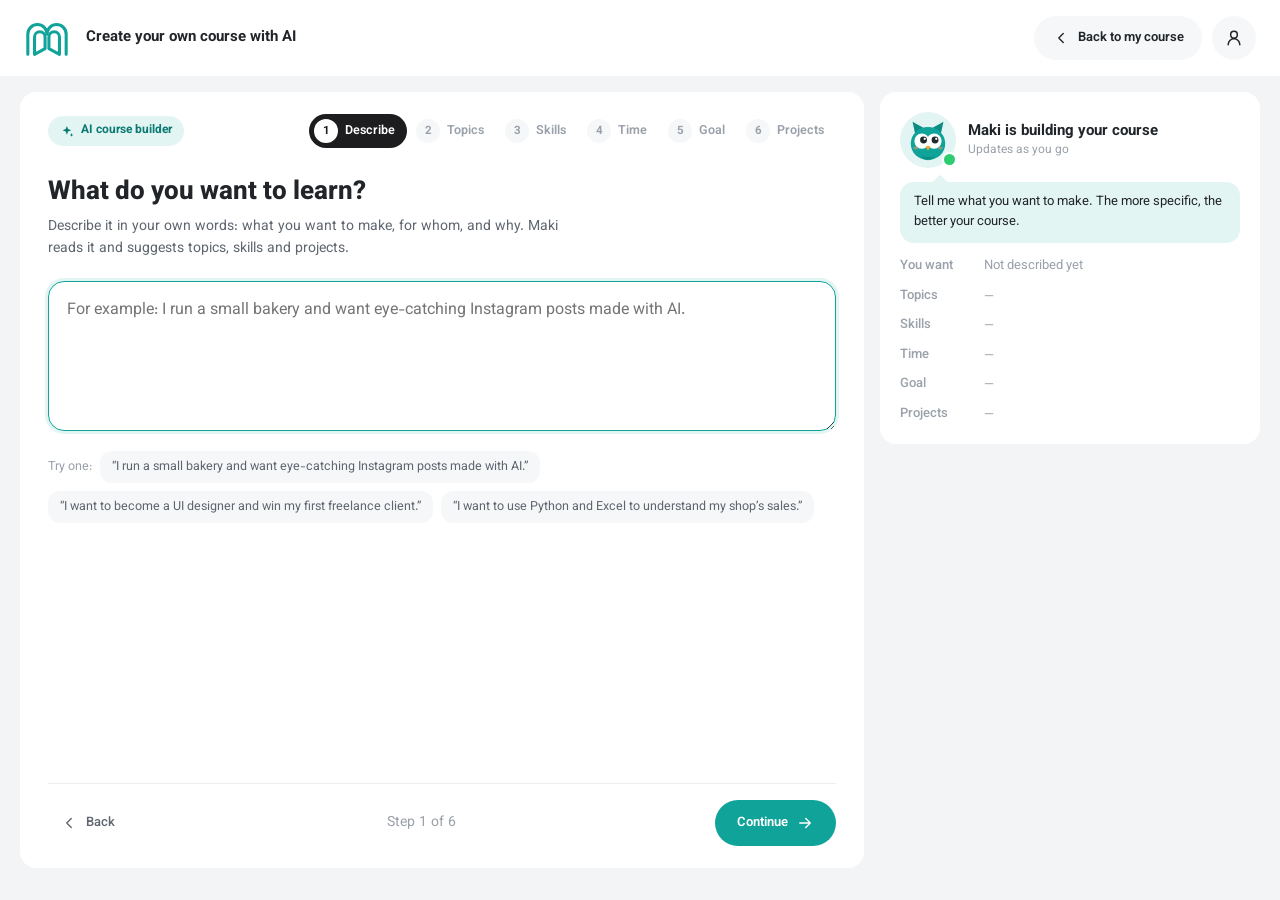
==== create.html @ 5e42b92d "Add exercise page and AI course builder Exercises now open on their own page with the course layout," ====
<!doctype html>
<html lang="en" dir="ltr">
<head>
  <meta charset="utf-8">
  <meta name="viewport" content="width=device-width, initial-scale=1, viewport-fit=cover">
  <title>Create a Course with AI – Maktabkhooneh</title>
  <link rel="preconnect" href="https://fonts.googleapis.com">
  <link rel="preconnect" href="https://fonts.gstatic.com" crossorigin>
  <link rel="stylesheet" href="https://fonts.googleapis.com/css2?family=Vazirmatn:wght@400;500;600;700;800&display=swap">
  <link rel="stylesheet" href="css/course.css">
  <link rel="stylesheet" href="css/create.css">
</head>
<body data-page="create">

  <header class="topbar">
    <div class="topbar__start">
      <a class="brand" href="index.html" aria-label="Maktabkhooneh home">
        <svg class="brand__logo" viewBox="0 0 48 40" aria-hidden="true">
          <path d="M4 37V16a10 10 0 0 1 20 0 10 10 0 0 1 20 0v21" />
          <path d="M11 37V19a5.5 5.5 0 0 1 11 0v12l-11 6" />
          <path d="M37 37V19a5.5 5.5 0 0 0-11 0v12l11 6" />
        </svg>
      </a>
      <h1 class="topbar__title">Create your own course with AI</h1>
    </div>
    <div class="topbar__end">
      <a class="pill pill--soft" href="index.html"><span data-icon="chevronLeft"></span><span class="hide-xs">Back to my course</span></a>
      <button class="icon-btn icon-btn--soft" type="button" aria-label="Account"><span data-icon="user"></span></button>
    </div>
  </header>

  <main class="builder">
    <section class="card wizard" aria-label="Course builder">
      <div class="wizard__top">
        <span class="r-eyebrow"><span data-icon="sparkles"></span>AI course builder</span>
        <ol class="stepper" id="stepper" aria-label="Steps"></ol>
      </div>
      <div class="wizard__body" id="wizBody" aria-live="polite"></div>
      <div class="wizard__foot" id="wizFoot">
        <button class="pill pill--ghost" id="backBtn" type="button"><span data-icon="chevronLeft"></span>Back</button>
        <span class="muted" id="stepCount">Step 1 of 6</span>
        <button class="pill pill--primary" id="nextBtn" type="button">Continue</button>
      </div>
    </section>

    <aside class="card plan" id="plan" aria-label="Your course so far"></aside>
  </main>

  <div class="toasts" id="toasts" aria-live="polite"></div>

  <script src="js/core.js"></script>
  <script src="js/create.js"></script>
</body>
</html>
---- css/course.css ----
/* Course player – Maktabkhooneh visual language (teal brand, soft grey canvas,
   white rounded cards, pill buttons), mirrored for English / LTR. */
:root {
  --bg: #f3f4f6;
  --surface: #ffffff;
  --surface-2: #f6f7f8;
  --line: #eceef1;
  --line-2: #e1e4e8;
  --ink: #212529;
  --ink-2: #5f6670;
  --ink-3: #9aa1aa;
  --brand: #10a39a;
  --brand-600: #0c8c84;
  --brand-ink: #0b7a73;
  --brand-soft: #e3f5f3;
  --row-active: #eef6f6;
  --solid: #1d1d1f;
  --flame: #ff7a1a;
  --flame-soft: #fff1e4;
  --gold: #f0a20f;
  --gold-soft: #fff6e0;
  --danger: #e5484d;
  --danger-soft: #fdeded;
  --radius: 16px;
  --radius-sm: 12px;
  --header-h: 76px;
  --font: "Vazirmatn", system-ui, -apple-system, "Segoe UI", Roboto, Arial, sans-serif;
}

*, *::before, *::after { box-sizing: border-box; }
html { -webkit-text-size-adjust: 100%; }
body {
  margin: 0;
  font-family: var(--font);
  font-size: 14px;
  line-height: 1.6;
  color: var(--ink);
  background: var(--bg);
}
button, input, textarea { font: inherit; color: inherit; }
button { cursor: pointer; background: none; border: 0; padding: 0; }
button:disabled { cursor: not-allowed; }
:focus-visible { outline: 2px solid var(--brand); outline-offset: 2px; }
[hidden] { display: none !important; }
h1, h2, h3, p { margin: 0; }
.muted { color: var(--ink-3); }
[data-icon] { display: inline-flex; }
.spacer { flex: 1; }

.ico { width: 20px; height: 20px; flex: none; display: block; }
.ico path, .ico circle { fill: none; stroke: currentColor; stroke-width: 1.8; stroke-linecap: round; stroke-linejoin: round; }
.ico--fill path { fill: currentColor; stroke: none; }

/* ---------- Header ---------- */
.topbar {
  position: sticky; top: 0; z-index: 30;
  height: var(--header-h);
  display: flex; align-items: center; justify-content: space-between; gap: 16px;
  padding: 0 max(24px, env(safe-area-inset-right)) 0 max(24px, env(safe-area-inset-left));
  background: var(--surface);
}
.topbar__start { display: flex; align-items: center; gap: 16px; min-width: 0; }
.brand { display: flex; }
.brand__logo { width: 46px; height: 40px; }
.brand__logo path, .poster-logo__mark path { fill: none; stroke: var(--brand); stroke-width: 3.2; stroke-linecap: round; stroke-linejoin: round; }
.topbar__title { font-size: 15px; font-weight: 700; white-space: nowrap; overflow: hidden; text-overflow: ellipsis; }
.topbar__end { display: flex; align-items: center; gap: 10px; flex: none; }

.pill {
  display: inline-flex; align-items: center; gap: 8px;
  height: 44px; padding: 0 18px; border-radius: 999px;
  font-size: 13px; font-weight: 600; white-space: nowrap;
  transition: background .15s, color .15s, border-color .15s;
}
.pill .ico { width: 18px; height: 18px; }
.pill--solid { background: var(--solid); color: #fff; }
.pill--solid:hover { background: #000; }
.pill--soft { background: var(--surface-2); }
.pill--soft:hover { background: var(--line); }
.pill--brand { background: var(--brand-soft); color: var(--brand-ink); height: 46px; padding: 0 22px; }
.pill--brand:hover { background: #d3efec; }
.pill--outline { background: var(--surface-2); height: 40px; padding: 0 16px; color: var(--ink-2); }
.pill--outline:hover { background: var(--line); }
.pill--outline[aria-pressed="true"] { background: var(--brand-soft); color: var(--brand-ink); }
.pill--ghost { height: 36px; padding: 0 12px; color: var(--ink-2); font-weight: 500; }
.pill--ghost:hover { background: var(--surface-2); color: var(--ink); }
.pill--primary { background: var(--brand); color: #fff; }
.pill--primary:hover { background: var(--brand-600); }
.pill--primary:disabled { background: var(--line-2); color: var(--ink-3); }

.icon-btn { width: 40px; height: 40px; border-radius: 50%; display: grid; place-items: center; color: var(--ink); }
.icon-btn:hover { background: var(--surface-2); }
.icon-btn--soft { width: 44px; height: 44px; background: var(--surface-2); }

.progress-ring { position: relative; width: 44px; height: 44px; display: grid; place-items: center; font-size: 11px; font-weight: 700; }
.progress-ring svg { position: absolute; inset: 0; transform: rotate(-90deg); }
.progress-ring circle { fill: none; stroke-width: 4; }
.progress-ring__track { stroke: var(--line); }
.progress-ring__value { stroke: url(#ringGrad); stroke-linecap: round; transition: stroke-dashoffset .6s ease; }

/* Streak badge */
.streak-wrap, .menu-wrap { position: relative; }
.streak-badge {
  display: inline-flex; align-items: center; gap: 6px;
  height: 44px; padding: 0 14px 0 10px; border-radius: 999px;
  background: var(--surface-2); color: var(--ink-2); font-weight: 700;
  transition: background .2s, color .2s;
}
.streak-badge:hover { background: var(--line); }
.streak-badge__flame { color: #f5b48a; display: flex; }
.streak-badge__flame .ico { width: 22px; height: 22px; }
.streak-badge__count { font-size: 16px; color: var(--ink); }
.streak-badge__label { font-size: 12px; font-weight: 500; }
.streak-badge.is-lit { background: var(--flame-soft); color: #b8530a; }
.streak-badge.is-lit .streak-badge__flame { color: var(--flame); }
.streak-badge.is-pop { animation: pop .6s ease; }
@keyframes pop { 0%{transform:scale(1)} 40%{transform:scale(1.14)} 100%{transform:scale(1)} }

.popover {
  position: absolute; top: calc(100% + 10px); right: 0; z-index: 40;
  background: var(--surface); border-radius: var(--radius);
  box-shadow: 0 12px 40px rgba(17, 24, 39, .14), 0 0 0 1px var(--line);
}
.menu { min-width: 250px; padding: 8px; display: grid; }
.menu button, .menu a { display: flex; align-items: center; gap: 10px; padding: 10px 12px; border-radius: 10px; text-align: left; font-weight: 500; }
.menu button:hover, .menu a:hover { background: var(--surface-2); }
.menu a { color: inherit; text-decoration: none; }
.menu .ico { width: 18px; height: 18px; color: var(--ink-2); }

.streak-pop { width: 340px; padding: 20px; }
.sp-head { display: flex; align-items: center; gap: 12px; }
.sp-flame { width: 48px; height: 48px; border-radius: 14px; background: var(--flame-soft); color: var(--flame); display: grid; place-items: center; }
.sp-flame .ico { width: 28px; height: 28px; }
.sp-head strong { display: block; font-size: 18px; line-height: 1.3; }
.sp-week { display: grid; grid-template-columns: repeat(7, 1fr); gap: 6px; margin: 18px 0 16px; text-align: center; }
.sp-day { display: grid; gap: 4px; justify-items: center; font-size: 11px; color: var(--ink-3); }
.sp-dot { width: 34px; height: 34px; border-radius: 50%; display: grid; place-items: center; background: var(--surface-2); color: var(--ink-3); }
.sp-dot .ico { width: 18px; height: 18px; }
.sp-day.is-done .sp-dot { background: var(--flame); color: #fff; }
.sp-day.is-today .sp-dot { box-shadow: 0 0 0 2px var(--surface), 0 0 0 4px var(--flame); }
.sp-day.is-today { color: var(--ink); font-weight: 700; }
.sp-goal { background: var(--surface-2); border-radius: var(--radius-sm); padding: 14px; display: grid; gap: 10px; }
.sp-goal__title { font-weight: 700; font-size: 13px; }
.sp-task { display: grid; grid-template-columns: 22px 1fr auto; gap: 8px; align-items: center; font-size: 13px; }
.sp-task .tick { width: 22px; height: 22px; border-radius: 50%; border: 2px solid var(--line-2); display: grid; place-items: center; color: #fff; }
.sp-task.is-done .tick { background: var(--brand); border-color: var(--brand); }
.sp-task .tick .ico { width: 14px; height: 14px; }
.sp-or { font-size: 11px; color: var(--ink-3); text-transform: uppercase; letter-spacing: .08em; padding-left: 30px; }
.sp-foot { margin-top: 12px; font-size: 12px; color: var(--ink-2); }

/* ---------- Layout ---------- */
.layout {
  display: grid;
  grid-template-columns: minmax(0, 1fr) 330px 350px;
  grid-template-areas:
    "video ai side"
    "details details side";
  gap: 16px;
  align-items: start;
  padding: 16px max(20px, env(safe-area-inset-right)) 32px max(20px, env(safe-area-inset-left));
  max-width: 1680px; margin: 0 auto;
}
.card { background: var(--surface); border-radius: var(--radius); }
.video-card { grid-area: video; padding: 16px 16px 10px; align-self: stretch; display: flex; flex-direction: column; }
.ai-slot { grid-area: ai; align-self: stretch; position: relative; min-height: 500px; }
.ai-card { position: absolute; inset: 0; }
.details { grid-area: details; }
.sidebar { grid-area: side; }

/* ---------- Player ---------- */
.player {
  position: relative; aspect-ratio: 16 / 9; max-width: 100%;
  border-radius: var(--radius-sm); overflow: hidden;
  background: radial-gradient(ellipse at 55% 45%, #fdfdfd 0%, #eeeeee 55%, #dedede 100%);
  user-select: none;
  container-type: inline-size;
}
.player__poster { position: absolute; inset: 0; display: grid; place-items: center; }
.poster-logo { display: flex; align-items: center; gap: 3cqw; transform: translateY(-12cqw); }
.poster-logo__mark { width: 19cqw; flex: none; }
.poster-logo__mark path { stroke-width: 3.6; }
.poster-logo__text { display: grid; flex: 1; text-align: right; }
.poster-logo__word { font-size: 7cqw; font-weight: 700; color: #4a4a4a; letter-spacing: -.02em; line-height: 1.1; }
.poster-logo__tag { font-size: 2.65cqw; color: #5a5a5a; font-weight: 500; }
.player.is-playing .player__poster { opacity: .55; transition: opacity .4s; }
.player.is-playing .poster-logo { transform: none; transition: transform .4s; }

.player__caption {
  position: absolute; left: 50%; bottom: 74px; transform: translateX(-50%);
  max-width: 82%; padding: 6px 14px; border-radius: 8px;
  background: rgba(0, 0, 0, .72); color: #fff; font-size: clamp(12px, 1.2vw, 16px); text-align: center; line-height: 1.5;
}
.player__big-play {
  position: absolute; left: 50%; top: 62%; transform: translate(-50%, -50%);
  width: 76px; height: 76px; border-radius: 50%;
  background: var(--brand); color: #fff; display: grid; place-items: center;
  box-shadow: 0 8px 30px rgba(16, 163, 154, .45);
  transition: transform .15s, background .15s;
}
.player__big-play:hover { transform: translate(-50%, -50%) scale(1.06); background: var(--brand-600); }
.player__big-play .ico { width: 30px; height: 30px; margin-left: 4px; }
.player.is-playing .player__big-play { display: none; }

.player__controls {
  position: absolute; left: 0; right: 0; bottom: 0;
  padding: 26px 14px 8px;
  background: linear-gradient(to top, rgba(0, 0, 0, .6), rgba(0, 0, 0, 0));
  color: #fff;
}
.scrub { position: relative; height: 16px; cursor: pointer; display: flex; align-items: center; }
.scrub::before { content: ""; position: absolute; left: 0; right: 0; height: 4px; border-radius: 4px; background: rgba(255, 255, 255, .35); }
.scrub__fill { position: absolute; left: 0; height: 4px; border-radius: 4px; background: var(--brand); width: 0; }
.scrub__knob { position: absolute; width: 14px; height: 14px; border-radius: 50%; background: #fff; transform: translateX(-50%); left: 0; box-shadow: 0 1px 4px rgba(0,0,0,.3); }
.player__row { display: flex; align-items: center; gap: 4px; }
.ctrl { width: 36px; height: 36px; border-radius: 8px; display: grid; place-items: center; color: #fff; }
.ctrl:hover { background: rgba(255, 255, 255, .15); }
.ctrl--text { width: auto; padding: 0 8px; font-weight: 700; font-size: 13px; }
.ctrl.is-on { color: #7ee3da; }
.player__time { font-size: 12px; font-variant-numeric: tabular-nums; padding-left: 6px; opacity: .95; }
.player:fullscreen { border-radius: 0; }

.video-card__bar { display: flex; align-items: center; gap: 8px; padding-top: 10px; margin-top: auto; }
.streak-goal { flex: 1; min-width: 0; display: flex; align-items: center; justify-content: center; gap: 10px; font-size: 12.5px; color: var(--ink-2); }
.streak-goal .ico { width: 18px; height: 18px; color: #f5b48a; }
.streak-goal.is-done .ico { color: var(--flame); }
.streak-goal .mini-bar { width: 90px; height: 6px; border-radius: 6px; background: var(--line); overflow: hidden; flex: none; }
.streak-goal .mini-bar i { display: block; height: 100%; background: var(--flame); border-radius: 6px; transition: width .3s; }
.streak-goal b { color: var(--ink); font-variant-numeric: tabular-nums; }

/* ---------- AI assistant ---------- */
.ai-card { display: flex; flex-direction: column; overflow: hidden; }
.ai-head { display: flex; align-items: center; gap: 12px; padding: 14px 16px 12px; }
.ai-head__text { display: grid; line-height: 1.35; flex: 1; min-width: 0; }
.ai-head__text strong { font-size: 15px; display: flex; align-items: center; gap: 6px; }
.ai-badge { height: 18px; padding: 0 7px; border-radius: 999px; background: var(--brand-soft); color: var(--brand-ink); font-size: 10px; font-weight: 700; display: inline-grid; place-items: center; white-space: nowrap; }
.ai-level { font-size: 11.5px; font-weight: 600; color: var(--ink-2); white-space: nowrap; overflow: hidden; text-overflow: ellipsis; }
.ai-progress { display: flex; align-items: center; gap: 8px; margin-top: 4px; font-size: 10.5px; white-space: nowrap; }
.xp-chip { display: inline-flex; align-items: center; gap: 4px; height: 30px; padding: 0 10px; border-radius: 999px; background: var(--gold-soft); color: #9a6200; font-size: 12px; font-weight: 600; align-self: flex-start; }
.xp-chip .ico { width: 15px; height: 15px; color: var(--gold); }
.xp-chip b { font-variant-numeric: tabular-nums; }
.xp-chip.is-pop { animation: pop .5s ease; }
.bar { height: 6px; border-radius: 6px; background: var(--line); overflow: hidden; }
.bar__fill { display: block; height: 100%; border-radius: 6px; background: var(--brand); width: 0; transition: width .5s ease; }
.bar--xp { flex: 1; height: 5px; }
.bar--xp .bar__fill { background: linear-gradient(90deg, var(--gold), #ffcf5c); }

/* Maki, the study buddy */
.maki { display: inline-grid; flex: none; }
.maki__svg { width: 100%; height: 100%; overflow: visible; }
.maki--lg { position: relative; width: 56px; height: 56px; padding: 5px; border-radius: 50%; background: var(--brand-soft); }
.maki--lg::after { content: ""; position: absolute; right: 1px; bottom: 3px; width: 11px; height: 11px; border-radius: 50%; background: #2ecc71; box-shadow: 0 0 0 2px var(--surface); }
.maki--sm { width: 26px; height: 26px; }
.m-ear { fill: var(--brand-600); }
.m-body { fill: var(--brand); }
.m-belly { fill: var(--brand-600); }
.m-disc, .m-shine { fill: #fff; }
.m-pupil { fill: #1f2a2b; }
.m-arc path, .m-line path { fill: none; stroke: #1f2a2b; stroke-width: 2.6; stroke-linecap: round; }
.m-beak { fill: #f5a524; }
.m-cheek { fill: #ff8f7d; opacity: .5; }
.m-zz { fill: none; stroke: var(--ink-3); stroke-width: 1.6; stroke-linecap: round; stroke-linejoin: round; }
.m-arc, .m-line, .m-zz { display: none; }
.m-open { transform-origin: 32px 34.5px; animation: maki-blink 5s infinite; }
.m-pupils { transition: transform .3s ease; }
.maki--sm .m-open { animation: none; }
.maki[data-mood="think"] .m-pupils { transform: translate(1.8px, -2.4px); }
.maki[data-mood="cheer"] .m-open, .maki[data-mood="sleepy"] .m-open { display: none; }
.maki[data-mood="cheer"] .m-arc { display: inline; }
.maki[data-mood="sleepy"] .m-line, .maki[data-mood="sleepy"] .m-zz { display: inline; }
.maki[data-mood="cheer"] .maki__svg { animation: maki-hop .5s ease 2; }
.maki[data-mood="sleepy"] .maki__svg { animation: maki-sway 3s ease-in-out infinite; transform-origin: 50% 90%; }
@keyframes maki-blink { 0%, 93%, 100% { transform: scaleY(1); } 96% { transform: scaleY(.1); } }
@keyframes maki-hop { 0%, 100% { transform: translateY(0); } 40% { transform: translateY(-4px); } }
@keyframes maki-sway { 0%, 100% { transform: rotate(-4deg); } 50% { transform: rotate(4deg); } }

/* One tip at a time, spoken by Maki */
.tip {
  position: relative; margin: 0 14px 10px; padding: 8px 34px 8px 12px;
  border-radius: 14px; background: var(--brand-soft);
  display: flex; flex-wrap: wrap; align-items: center; gap: 8px 10px;
  font-size: 12px; line-height: 1.45; animation: rise .25s ease;
}
.tip::before { content: ""; position: absolute; top: -5px; left: 34px; width: 12px; height: 12px; background: inherit; border-radius: 2px; transform: rotate(45deg); }
.tip p { flex: 1 1 140px; }
.tip--flame { background: var(--flame-soft); }
.tip--gold { background: var(--gold-soft); }
.tip__btn { height: 26px; padding: 0 12px; border-radius: 999px; background: var(--solid); color: #fff; font-size: 12px; font-weight: 600; }
.tip__btn:hover { background: #000; }
.tip__x { position: absolute; top: 7px; right: 7px; width: 24px; height: 24px; border-radius: 50%; display: grid; place-items: center; color: var(--ink-3); }
.tip__x:hover { background: rgba(0, 0, 0, .06); color: var(--ink); }
.tip__x .ico { width: 14px; height: 14px; }

/* Help circles beside the chat */
.ai-body { flex: 1; min-height: 0; display: flex; border-top: 1px solid var(--line); }
.ai-rail { flex: none; width: 66px; display: flex; flex-direction: column; align-items: center; gap: 8px; padding: 10px 0; border-right: 1px solid var(--line); overflow-y: auto; scrollbar-width: none; }
.orb { display: grid; justify-items: center; gap: 3px; font-size: 10px; line-height: 1.3; font-weight: 600; color: var(--ink-2); }
.orb__c { position: relative; width: 40px; height: 40px; border-radius: 50%; display: grid; place-items: center; transition: transform .15s; }
.orb:hover .orb__c { transform: scale(1.08); }
.orb:hover .orb__l { color: var(--ink); }
.orb__c .ico { width: 19px; height: 19px; }
.orb--flame .orb__c { background: var(--flame-soft); color: var(--flame); }
.orb--brand .orb__c { background: var(--brand-soft); color: var(--brand-ink); }
.orb--violet .orb__c { background: #efedfd; color: #6a5ae0; }
.orb--gold .orb__c { background: var(--gold-soft); color: #b07400; }
.orb__dot { position: absolute; top: 0; right: 0; width: 11px; height: 11px; border-radius: 50%; background: var(--danger); box-shadow: 0 0 0 2px var(--surface); display: none; }
.orb.has-dot .orb__dot { display: block; }
.orb.has-dot .orb__c { animation: orb-pulse 1.8s ease-out infinite; }
@keyframes orb-pulse { 0% { box-shadow: 0 0 0 0 currentColor; } 70%, 100% { box-shadow: 0 0 0 8px transparent; } }

.ai-feed { flex: 1; min-width: 0; min-height: 0; overflow-y: auto; padding: 14px 14px; display: flex; flex-direction: column; gap: 10px; scroll-behavior: smooth; }
.msg { max-width: 92%; padding: 10px 12px; border-radius: 14px; font-size: 13px; line-height: 1.6; animation: rise .25s ease; }
@keyframes rise { from { transform: translateY(6px); opacity: .4; } to { transform: none; opacity: 1; } }
.msg-row { display: flex; align-items: flex-end; gap: 8px; animation: rise .25s ease; }
.msg-row .msg { max-width: calc(100% - 34px); animation: none; }
.msg--ai { background: var(--surface-2); border-bottom-left-radius: 4px; }
.msg__title { display: flex; align-items: center; gap: 6px; font-weight: 700; margin-bottom: 2px; }
.msg__title .ico { width: 16px; height: 16px; }
.msg__title--flame .ico { color: var(--flame); }
.msg__title--brand .ico { color: var(--brand); }
.msg--user { background: var(--brand); color: #fff; border-bottom-right-radius: 4px; align-self: flex-end; }
.msg ul { margin: 6px 0 0; padding-left: 18px; }
.msg__actions { display: flex; flex-wrap: wrap; gap: 6px; margin-top: 8px; }
.msg__actions button {
  height: 30px; padding: 0 12px; border-radius: 999px; font-size: 12px; font-weight: 600;
  background: var(--surface); color: var(--brand-ink); box-shadow: inset 0 0 0 1px #cdeae7;
}
.msg__actions button:hover { background: var(--brand-soft); }
.msg__actions button.is-right { background: var(--brand); color: #fff; box-shadow: none; }
.msg__actions button.is-wrong { background: var(--danger-soft); color: var(--danger); box-shadow: none; }
.msg__actions button:disabled { cursor: default; }

.typing { display: inline-flex; gap: 4px; padding: 12px 14px; }
.typing i { width: 6px; height: 6px; border-radius: 50%; background: var(--ink-3); animation: blink 1s infinite; }
.typing i:nth-child(2) { animation-delay: .15s; }
.typing i:nth-child(3) { animation-delay: .3s; }
@keyframes blink { 0%, 80%, 100% { opacity: .25; } 40% { opacity: 1; } }

.ai-input { display: flex; gap: 8px; padding: 10px 14px 14px; border-top: 1px solid var(--line); }
.ai-input input { flex: 1; min-width: 0; height: 44px; padding: 0 16px; border-radius: 999px; border: 1px solid var(--line-2); background: var(--surface); font-size: 13px; }
.ai-input input:focus { outline: none; border-color: var(--brand); box-shadow: 0 0 0 3px var(--brand-soft); }
.send-btn { width: 44px; height: 44px; border-radius: 50%; background: var(--brand); color: #fff; display: grid; place-items: center; flex: none; }
.send-btn:hover { background: var(--brand-600); }
.send-btn .ico { width: 18px; height: 18px; }

/* ---------- Lesson details ---------- */
.details { padding: 24px 28px 28px; }
.details__head { display: flex; align-items: center; justify-content: space-between; gap: 16px; flex-wrap: wrap; }
.details__titles { min-width: 0; }
.eyebrow { font-size: 12px; color: var(--ink-3); font-weight: 500; }
.details__title { font-size: 21px; font-weight: 800; line-height: 1.4; text-wrap: balance; }
.details__actions { display: flex; gap: 8px; flex-wrap: wrap; margin-top: 16px; }
.tabs { display: flex; gap: 24px; border-bottom: 1px solid var(--line); margin-top: 22px; }
.tab { padding: 10px 0; font-weight: 600; color: var(--ink-3); border-bottom: 2px solid transparent; margin-bottom: -1px; display: inline-flex; align-items: center; gap: 6px; }
.tab.is-active { color: var(--ink); border-color: var(--brand); }
.tab__count { min-width: 20px; height: 20px; padding: 0 6px; border-radius: 999px; background: var(--surface-2); font-size: 11px; display: inline-grid; place-items: center; }
.tab-panel { padding-top: 18px; }
.about { display: grid; grid-template-columns: minmax(0, 1fr) 280px; gap: 28px; }
.about p { color: var(--ink-2); max-width: 68ch; }
.about h3 { font-size: 14px; margin: 16px 0 6px; }
.about ul { margin: 0; padding-left: 18px; color: var(--ink-2); display: grid; gap: 4px; }
.up-next { background: var(--surface-2); border-radius: var(--radius-sm); padding: 16px; display: grid; gap: 10px; align-content: start; }
.up-next__label { font-size: 11px; letter-spacing: .08em; text-transform: uppercase; color: var(--ink-3); font-weight: 700; }
.up-next__title { font-weight: 700; line-height: 1.5; }
.up-next .pill { justify-self: start; height: 38px; }

.note-form { display: grid; gap: 8px; }
.note-form__label { font-size: 12.5px; color: var(--ink-2); }
.note-form__label b { color: var(--brand-ink); }
.note-form textarea { width: 100%; resize: vertical; border: 1px solid var(--line-2); border-radius: var(--radius-sm); padding: 12px 14px; font-size: 13.5px; }
.note-form textarea:focus { outline: none; border-color: var(--brand); box-shadow: 0 0 0 3px var(--brand-soft); }
.note-form__row { display: flex; justify-content: space-between; align-items: center; gap: 12px; font-size: 12px; }
.note-form__row .pill { height: 38px; }
.notes { list-style: none; margin: 16px 0 0; padding: 0; display: grid; gap: 8px; }
.notes li { display: grid; grid-template-columns: auto 1fr; gap: 12px; padding: 12px 14px; background: var(--surface-2); border-radius: var(--radius-sm); font-size: 13px; }
.notes .stamp { height: 24px; padding: 0 8px; border-radius: 999px; background: var(--brand-soft); color: var(--brand-ink); font-weight: 700; font-size: 12px; font-variant-numeric: tabular-nums; }
.notes .stamp:hover { background: #d3efec; }
.notes .notes-empty { display: block; background: none; padding: 0; color: var(--ink-3); font-size: 13px; }

/* ---------- Sidebar ---------- */
.sidebar {
  background: transparent;
  position: sticky; top: calc(var(--header-h) + 16px);
  max-height: calc(100vh - var(--header-h) - 32px);
  display: flex; flex-direction: column; gap: 8px;
}
.sidebar__head { background: var(--surface); border-radius: var(--radius); display: flex; align-items: center; justify-content: space-between; padding: 12px 12px 12px 20px; }
.sidebar__head h2 { font-size: 15px; font-weight: 700; }
.sidebar__summary { background: var(--surface); border-radius: var(--radius); padding: 14px 16px; display: grid; gap: 8px; }
.sidebar__summary-row { display: flex; justify-content: space-between; font-size: 12.5px; font-weight: 600; }
.sidebar__summary-row .muted { font-weight: 500; }
.filters { display: flex; gap: 6px; flex-wrap: wrap; margin-top: 4px; }
.filter { height: 30px; padding: 0 12px; border-radius: 999px; font-size: 12px; font-weight: 600; color: var(--ink-2); background: var(--surface-2); }
.filter:hover { background: var(--line); }
.filter.is-active { background: var(--solid); color: #fff; }
.sidebar__scroll { flex: 1 1 auto; overflow-y: auto; display: flex; flex-direction: column; gap: 8px; min-height: 0; border-radius: var(--radius); scrollbar-width: thin; }

.chapters { display: grid; gap: 8px; }
.sidebar__scroll > * { flex: none; }
.chapter { background: var(--surface); border-radius: var(--radius); overflow: hidden; }
.chapter__head { width: 100%; display: grid; grid-template-columns: 1fr 24px; gap: 12px; align-items: start; text-align: left; padding: 16px 16px 14px 20px; }
.chapter__title { font-weight: 700; font-size: 14px; line-height: 1.6; }
.chapter__meta { display: flex; align-items: center; gap: 6px; font-size: 12px; color: var(--ink-3); margin-top: 4px; }
.chapter__meta .dot { width: 3px; height: 3px; border-radius: 50%; background: var(--ink-3); }
.chapter__meta .done-tag { color: var(--brand-ink); font-weight: 600; }
.chapter__chev { color: var(--ink); margin-top: 2px; transition: transform .2s; }
.chapter.is-open .chapter__chev { transform: rotate(180deg); }
.chapter__items { display: none; border-top: 1px solid var(--line); }
.chapter.is-open .chapter__items { display: block; }

.item { width: 100%; display: grid; grid-template-columns: 24px 1fr; gap: 12px; align-items: start; text-align: left; padding: 14px 16px 14px 20px; border-top: 1px solid var(--line); transition: background .15s; }
.item:first-child { border-top: 0; }
.item:hover { background: var(--surface-2); }
.item.is-active { background: var(--row-active); }
.item__status { width: 22px; height: 22px; border-radius: 50%; border: 2px solid var(--line-2); display: grid; place-items: center; color: #fff; margin-top: 2px; }
.item__status .ico { width: 13px; height: 13px; }
.item__status .ico path { stroke-width: 3; }
.item.is-done .item__status { background: var(--brand); border-color: var(--brand); }
.item__title { display: block; font-size: 13.5px; font-weight: 600; line-height: 1.55; }
.item__meta { display: flex; align-items: center; gap: 6px; margin-top: 4px; font-size: 12px; color: var(--ink-3); }
.item__meta .dot { width: 3px; height: 3px; border-radius: 50%; background: var(--ink-3); }
.tag { display: inline-flex; align-items: center; gap: 4px; height: 22px; padding: 0 8px; border-radius: 999px; font-size: 11px; font-weight: 700; }
.tag .ico { width: 12px; height: 12px; }
.tag--ai { background: var(--brand-soft); color: var(--brand-ink); }
.tag--exam { background: var(--gold-soft); color: #9a6200; }
.tag--project { background: #efedfd; color: #5b4bd6; }
.item__src { display: flex; align-items: center; gap: 5px; margin-top: 4px; font-size: 11.5px; color: var(--ink-3); }
.item__src .ico { width: 13px; height: 13px; }
.tag--score { background: var(--surface-2); color: var(--ink-2); }

/* On-site unlock card */
.onsite { background: var(--surface); border-radius: var(--radius); overflow: hidden; border: 1.5px dashed #b9e2de; }
.onsite.is-unlocked { border: 1.5px solid var(--brand); }
.onsite__banner {
  position: relative; padding: 18px 18px 16px;
  background: linear-gradient(135deg, #0e8f87 0%, #10a39a 55%, #46c3b8 100%); color: #fff;
}
.onsite__banner::after {
  content: ""; position: absolute; right: -24px; top: -24px; width: 120px; height: 120px; border-radius: 50%;
  border: 18px solid rgba(255, 255, 255, .08);
}
.onsite__eyebrow { display: inline-flex; align-items: center; gap: 6px; height: 26px; padding: 0 10px; border-radius: 999px; background: rgba(255, 255, 255, .18); font-size: 11.5px; font-weight: 700; }
.onsite__eyebrow .ico { width: 14px; height: 14px; }
.onsite__title { font-size: 16px; font-weight: 800; line-height: 1.45; margin-top: 10px; text-wrap: balance; }
.onsite__facts { display: grid; gap: 4px; margin-top: 10px; font-size: 12px; opacity: .95; }
.onsite__facts span { display: flex; align-items: center; gap: 6px; }
.onsite__facts .ico { width: 14px; height: 14px; }
.onsite__body { padding: 16px 18px 18px; display: grid; gap: 14px; }
.price { display: flex; align-items: center; flex-wrap: wrap; gap: 4px 10px; }
.price__old { color: var(--ink-3); text-decoration: line-through; font-size: 13px; }
.price__new { font-size: 19px; font-weight: 800; font-variant-numeric: tabular-nums; }
.price__new small { font-size: 12px; font-weight: 600; color: var(--ink-2); }
.price__off { height: 24px; padding: 0 8px; border-radius: 6px; background: var(--danger); color: #fff; font-size: 11.5px; font-weight: 800; display: inline-grid; place-items: center; }
.price__note { width: 100%; font-size: 11.5px; color: var(--ink-3); }
.reqs { display: grid; gap: 10px; list-style: none; margin: 0; padding: 0; }
.req { display: grid; grid-template-columns: 22px 1fr auto; gap: 10px; align-items: center; font-size: 12.5px; }
.req .tick { width: 22px; height: 22px; border-radius: 50%; border: 2px solid var(--line-2); display: grid; place-items: center; color: #fff; }
.req .tick .ico { width: 13px; height: 13px; }
.req .tick .ico path { stroke-width: 3; }
.req.is-done .tick { background: var(--brand); border-color: var(--brand); }
.req__count { font-size: 12px; color: var(--ink-3); font-variant-numeric: tabular-nums; font-weight: 600; }
.req.is-done .req__count { color: var(--brand-ink); }
.req__bar { grid-column: 2 / 4; height: 4px; border-radius: 4px; background: var(--line); overflow: hidden; margin-top: -4px; }
.req__bar i { display: block; height: 100%; background: var(--brand); border-radius: 4px; }
.onsite .pill { width: 100%; justify-content: center; height: 46px; }
.onsite__hint { font-size: 11.5px; color: var(--ink-3); text-align: center; margin-top: -6px; }

/* ---------- Modal ---------- */
.modal { position: fixed; inset: 0; z-index: 60; display: grid; place-items: center; padding: 20px; }
.modal__backdrop { position: absolute; inset: 0; background: rgba(17, 24, 39, .45); }
.modal__card { position: relative; width: min(620px, 100%); max-height: calc(100vh - 40px); overflow-y: auto; background: var(--surface); border-radius: 20px; padding: 28px; box-shadow: 0 24px 60px rgba(0, 0, 0, .2); }
.modal__close { position: absolute; top: 14px; right: 14px; }
.m-eyebrow { display: inline-flex; align-items: center; gap: 6px; font-size: 12px; font-weight: 700; }
.m-title { font-size: 20px; font-weight: 800; line-height: 1.4; margin: 6px 40px 4px 0; text-wrap: balance; }
.m-sub { color: var(--ink-2); font-size: 13px; }
.m-steps { display: flex; gap: 6px; margin: 18px 0; }
.m-steps i { flex: 1; height: 4px; border-radius: 4px; background: var(--line); }
.m-steps i.is-on { background: var(--brand); }
.m-q { font-size: 15.5px; font-weight: 700; line-height: 1.6; }
.options { display: grid; gap: 8px; margin-top: 14px; }
.option { display: grid; grid-template-columns: 28px 1fr; gap: 10px; align-items: center; text-align: left; padding: 12px 14px; border-radius: var(--radius-sm); border: 1.5px solid var(--line-2); font-size: 13.5px; transition: border-color .15s, background .15s; }
.option:hover { border-color: var(--brand); }
.option__key { width: 28px; height: 28px; border-radius: 8px; background: var(--surface-2); display: grid; place-items: center; font-weight: 700; font-size: 12px; color: var(--ink-2); }
.option.is-picked { border-color: var(--brand); background: var(--row-active); }
.option.is-picked .option__key { background: var(--brand); color: #fff; }
.option.is-right { border-color: var(--brand); background: var(--brand-soft); }
.option.is-wrong { border-color: var(--danger); background: var(--danger-soft); }
.prompt-box { width: 100%; margin-top: 14px; border: 1.5px solid var(--line-2); border-radius: var(--radius-sm); padding: 12px 14px; font-size: 13.5px; resize: vertical; min-height: 110px; }
.prompt-box:focus { outline: none; border-color: var(--brand); box-shadow: 0 0 0 3px var(--brand-soft); }
.feedback { margin-top: 14px; padding: 14px; border-radius: var(--radius-sm); background: var(--surface-2); font-size: 13px; display: grid; gap: 8px; }
.feedback__head { display: flex; align-items: center; gap: 8px; font-weight: 700; }
.feedback__head .ico { width: 18px; height: 18px; color: var(--brand); }
.rubric { list-style: none; margin: 0; padding: 0; display: grid; gap: 6px; }
.rubric li { display: grid; grid-template-columns: 18px 1fr; gap: 8px; align-items: start; color: var(--ink-2); }
.rubric li .ico { width: 16px; height: 16px; margin-top: 3px; }
.rubric li.ok .ico { color: var(--brand); }
.rubric li.miss .ico { color: var(--danger); }
.rubric b { color: var(--ink); }
.m-foot { display: flex; justify-content: space-between; align-items: center; gap: 12px; margin-top: 22px; }
.m-foot .pill { height: 44px; }
.result { text-align: center; display: grid; justify-items: center; gap: 8px; padding: 8px 0; }
.result__ring { width: 120px; height: 120px; border-radius: 50%; display: grid; place-items: center; font-size: 28px; font-weight: 800; }
.result__ring.pass { background: conic-gradient(var(--brand) var(--p), var(--line) 0); }
.result__ring.fail { background: conic-gradient(var(--danger) var(--p), var(--line) 0); }
.result__ring span { width: 96px; height: 96px; border-radius: 50%; background: var(--surface); display: grid; place-items: center; }
.result h3 { font-size: 19px; font-weight: 800; }
.result p { color: var(--ink-2); max-width: 46ch; }
.result .xp-chip { margin-top: 4px; }
.info-grid { display: grid; grid-template-columns: repeat(2, minmax(0, 1fr)); gap: 10px; margin-top: 18px; }
.info-grid div { background: var(--surface-2); border-radius: var(--radius-sm); padding: 12px 14px; }
.info-grid span { display: block; font-size: 11.5px; color: var(--ink-3); }
.info-grid b { font-size: 14px; }
.stars { display: flex; gap: 6px; margin: 18px 0 8px; }
.stars button { color: var(--line-2); }
.stars button .ico { width: 36px; height: 36px; }
.stars button.is-on { color: var(--gold); }
.stars button.is-on .ico path { fill: currentColor; }
.cohorts { display: grid; gap: 8px; margin-top: 16px; }
.cohort { display: grid; grid-template-columns: 20px 1fr auto; gap: 12px; align-items: center; padding: 12px 14px; border-radius: var(--radius-sm); border: 1.5px solid var(--line-2); cursor: pointer; font-size: 13px; }
.cohort:has(input:checked) { border-color: var(--brand); background: var(--row-active); }
.cohort input { accent-color: var(--brand); width: 18px; height: 18px; margin: 0; }
.cohort b { display: block; }
.summary { margin-top: 16px; padding: 14px; border-radius: var(--radius-sm); background: var(--surface-2); display: grid; gap: 6px; font-size: 13px; }
.summary div { display: flex; justify-content: space-between; font-variant-numeric: tabular-nums; }
.summary .total { font-weight: 800; font-size: 15px; border-top: 1px solid var(--line-2); padding-top: 8px; margin-top: 2px; }
.summary .save { color: var(--brand-ink); font-weight: 600; }

/* ---------- Toasts ---------- */
.toasts { position: fixed; left: 50%; bottom: max(24px, env(safe-area-inset-bottom)); transform: translateX(-50%); z-index: 80; display: grid; gap: 8px; justify-items: center; pointer-events: none; }
.toast { display: inline-flex; align-items: center; gap: 8px; padding: 10px 16px; border-radius: 999px; background: var(--solid); color: #fff; font-size: 13px; font-weight: 600; box-shadow: 0 10px 30px rgba(0, 0, 0, .2); animation: rise .25s ease; }
.toast .ico { width: 18px; height: 18px; }
.toast--flame .ico { color: #ffa25c; }
.toast--xp .ico { color: #ffcf5c; }
.toast--brand .ico { color: #5fd6cc; }

/* ---------- Responsive ---------- */
@media (max-width: 1279px) {
  .layout {
    grid-template-columns: minmax(0, 1fr) 340px;
    grid-template-areas: "video side" "ai side" "details side";
  }
  .ai-slot { min-height: 0; height: 520px; }
  .about { grid-template-columns: 1fr; }
}
@media (max-width: 899px) {
  :root { --header-h: 64px; }
  .layout { grid-template-columns: minmax(0, 1fr); grid-template-areas: "video" "ai" "details" "side"; padding-left: max(16px, env(safe-area-inset-left)); padding-right: max(16px, env(safe-area-inset-right)); }
  .sidebar { position: static; max-height: none; }
  .sidebar__scroll { overflow: visible; }
  .topbar { padding: 0 max(16px, env(safe-area-inset-right)) 0 max(16px, env(safe-area-inset-left)); }
  .topbar__title { display: none; }
  .hide-sm { display: none; }
  .streak-badge__label { display: none; }
  .details { padding: 20px; }
  .video-card { padding: 10px 10px 6px; }
  .player__caption { bottom: 64px; }
  .player__big-play { width: 52px; height: 52px; top: 57%; }
  .player__big-play .ico { width: 22px; height: 22px; }
  .streak-pop { position: fixed; top: calc(var(--header-h) + 8px); left: 16px; right: 16px; width: auto; }
}
@media (max-width: 520px) {
  .hide-xs { display: none; }
  .pill--solid { padding: 0 13px; }
  .topbar__end { gap: 6px; }
  .icon-btn--soft { display: none; }
  .streak-goal .mini-bar { width: 56px; }
  .ai-slot { height: 560px; }
  .ai-rail { width: 62px; }
  .modal__card { padding: 22px 18px; }
  .info-grid { grid-template-columns: 1fr; }
}
@media (prefers-reduced-motion: reduce) {
  *, *::before, *::after { animation: none !important; transition: none !important; scroll-behavior: auto !important; }
}
---- css/create.css ----
/* Create a course with AI: wizard on the left, a live plan from Maki on the right. */

.builder {
  display: grid; grid-template-columns: minmax(0, 1fr) 380px; gap: 16px; align-items: start;
  max-width: 1440px; margin: 0 auto;
  padding: 16px max(20px, env(safe-area-inset-right)) 32px max(20px, env(safe-area-inset-left));
}
a.pill { text-decoration: none; color: inherit; }

/* Wizard */
.wizard { padding: 22px 28px; display: flex; flex-direction: column; min-height: calc(100vh - var(--header-h) - 48px); }
.wizard__top { display: flex; align-items: center; justify-content: space-between; gap: 12px 16px; flex-wrap: wrap; }
.r-eyebrow { display: inline-flex; align-items: center; gap: 6px; height: 30px; padding: 0 12px; border-radius: 999px; background: var(--brand-soft); color: var(--brand-ink); font-size: 12px; font-weight: 700; justify-self: start; }
.r-eyebrow .ico { width: 15px; height: 15px; }
.stepper { list-style: none; display: flex; flex-wrap: wrap; gap: 4px; margin: 0; padding: 0; }
.stepper button { display: inline-flex; align-items: center; gap: 7px; height: 34px; padding: 0 12px 0 5px; border-radius: 999px; font-size: 12.5px; font-weight: 600; color: var(--ink-3); }
.stepper button:not(:disabled):hover { background: var(--surface-2); color: var(--ink); }
.stepper button:disabled { cursor: default; }
.stepper .n { width: 24px; height: 24px; border-radius: 50%; background: var(--surface-2); display: grid; place-items: center; font-size: 11.5px; font-weight: 700; }
.stepper .n .ico { width: 13px; height: 13px; }
.stepper .n .ico path { stroke-width: 3; }
.stepper .is-done button { color: var(--brand-ink); }
.stepper .is-done .n { background: var(--brand); color: #fff; }
.stepper .is-current button { background: var(--solid); color: #fff; }
.stepper .is-current .n { background: #fff; color: var(--solid); }

.wizard__body { flex: 1; padding: 28px 0 24px; }
.w-step { animation: rise .25s ease; }
.w-title { font-size: 26px; font-weight: 800; line-height: 1.3; text-wrap: balance; }
.w-sub { color: var(--ink-2); margin-top: 6px; max-width: 64ch; }
.w-label { font-weight: 700; margin: 22px 0 10px; }
.wizard__foot { display: flex; justify-content: space-between; align-items: center; gap: 12px; padding-top: 16px; border-top: 1px solid var(--line); }
.wizard__foot .pill--primary { height: 46px; padding: 0 22px; }
.wizard__foot .pill--primary .ico { width: 18px; height: 18px; }

.chipset { display: flex; flex-wrap: wrap; gap: 6px; }
.chip-s { display: inline-flex; align-items: center; gap: 5px; height: 26px; padding: 0 10px; border-radius: 999px; background: var(--surface); font-size: 12px; font-weight: 600; color: var(--ink-2); box-shadow: inset 0 0 0 1px var(--line); }
.chip-s .ico { width: 13px; height: 13px; }
.chip-s--goal { color: #9a6200; background: var(--gold-soft); box-shadow: none; }

/* Step 1: describe */
.desc-box { width: 100%; min-height: 150px; margin-top: 20px; border: 1.5px solid var(--line-2); border-radius: 16px; padding: 16px 18px; font-size: 16px; line-height: 1.6; resize: vertical; background: var(--surface); }
.desc-box:focus { outline: none; border-color: var(--brand); box-shadow: 0 0 0 3px var(--brand-soft); }
.examples { display: flex; flex-wrap: wrap; align-items: center; gap: 8px; margin-top: 12px; font-size: 12.5px; }
.example { padding: 7px 12px; border-radius: 12px; background: var(--surface-2); color: var(--ink-2); text-align: left; font-size: 12.5px; line-height: 1.45; }
.example:hover { background: var(--brand-soft); color: var(--brand-ink); }
.understood { display: flex; align-items: flex-start; gap: 10px; margin-top: 18px; padding: 14px 16px; border-radius: 14px; background: var(--brand-soft); animation: rise .25s ease; }
.understood p { margin-bottom: 8px; }
.understood > p { margin: 3px 0 0; }

/* Step 2: topics */
.topic-grid { display: grid; grid-template-columns: repeat(auto-fill, minmax(210px, 1fr)); gap: 10px; margin-top: 22px; }
.topic { position: relative; display: grid; grid-template-columns: 40px minmax(0, 1fr); gap: 12px; align-items: center; text-align: left; padding: 14px; border-radius: 14px; border: 1.5px solid var(--line-2); background: var(--surface); transition: border-color .15s, background .15s; }
.topic:hover { border-color: var(--brand); }
.topic__ic { width: 40px; height: 40px; border-radius: 12px; background: var(--surface-2); color: var(--ink-2); display: grid; place-items: center; }
.topic__ic .ico { width: 19px; height: 19px; }
.topic b { display: block; font-size: 14px; line-height: 1.35; }
.topic small { color: var(--ink-3); font-size: 12px; }
.topic.is-on { border-color: var(--brand); background: var(--row-active); }
.topic.is-on .topic__ic { background: var(--brand); color: #fff; }
.topic__tag { position: absolute; top: -9px; right: 10px; height: 20px; padding: 0 8px; border-radius: 999px; background: var(--gold-soft); color: #9a6200; font-size: 10.5px; font-weight: 700; display: inline-grid; place-items: center; box-shadow: 0 0 0 2px var(--surface); }

/* Step 3: skills */
.skill-cards { display: grid; gap: 12px; margin-top: 22px; }
.skill-card { padding: 16px; border-radius: 14px; border: 1.5px solid var(--line-2); display: grid; gap: 12px; }
.skill-card__head { display: flex; align-items: center; justify-content: space-between; gap: 10px; flex-wrap: wrap; }
.skill-card__name { display: inline-flex; align-items: center; gap: 8px; font-weight: 700; }
.skill-card__name .ico { width: 18px; height: 18px; color: var(--brand-ink); }
.seg { display: inline-flex; flex-wrap: wrap; background: var(--surface-2); border-radius: 999px; padding: 3px; }
.seg button { height: 30px; padding: 0 12px; border-radius: 999px; font-size: 12px; font-weight: 600; color: var(--ink-2); }
.seg button.is-on { background: var(--surface); color: var(--ink); box-shadow: 0 1px 3px rgba(17, 24, 39, .12); }
.toggle-chip { display: inline-flex; align-items: center; gap: 6px; height: 34px; padding: 0 14px 0 10px; border-radius: 999px; border: 1.5px solid var(--line-2); font-size: 12.5px; font-weight: 600; color: var(--ink-2); background: var(--surface); }
.toggle-chip .ico { width: 15px; height: 15px; }
.toggle-chip:hover { border-color: var(--brand); }
.toggle-chip.is-on { border-color: var(--brand); background: var(--brand-soft); color: var(--brand-ink); }

/* Step 4: time */
.time-grid { display: grid; grid-template-columns: repeat(2, minmax(0, 1fr)); gap: 12px; margin-top: 22px; }
.time-card { display: grid; gap: 2px; padding: 18px; border-radius: 14px; background: var(--surface-2); cursor: pointer; }
.time-card .muted { font-size: 12.5px; font-weight: 600; }
.time-card .big { font-size: 36px; font-weight: 800; line-height: 1.15; font-variant-numeric: tabular-nums; }
.time-card .big small { font-size: 14px; font-weight: 600; color: var(--ink-2); }
.time-card input[type="range"] { width: 100%; accent-color: var(--brand); margin-top: 10px; }
.time-sum { display: flex; align-items: center; gap: 10px; margin-top: 18px; padding: 14px 16px; border-radius: 14px; background: var(--brand-soft); color: var(--brand-ink); font-size: 13.5px; }
.time-sum .ico { width: 20px; height: 20px; flex: none; }

/* Step 5: goal */
.goal-grid { display: grid; grid-template-columns: repeat(auto-fill, minmax(220px, 1fr)); gap: 10px; margin-top: 22px; }
.goal { position: relative; display: grid; gap: 6px; justify-items: start; text-align: left; padding: 16px; border-radius: 14px; border: 1.5px solid var(--line-2); background: var(--surface); }
.goal:hover { border-color: var(--brand); }
.goal b { font-size: 14.5px; }
.goal .muted { font-size: 12.5px; line-height: 1.5; }
.goal__ic { width: 38px; height: 38px; border-radius: 50%; background: var(--surface-2); color: var(--ink-2); display: grid; place-items: center; margin-bottom: 4px; }
.goal__ic .ico { width: 19px; height: 19px; }
.goal.is-on { border-color: var(--brand); background: var(--row-active); }
.goal.is-on .goal__ic { background: var(--brand); color: #fff; }

/* Step 6: projects */
.proj-grid { display: grid; grid-template-columns: repeat(auto-fill, minmax(260px, 1fr)); gap: 12px; margin-top: 22px; }
.proj { position: relative; display: grid; gap: 8px; align-content: start; text-align: left; padding: 18px 18px 16px; border-radius: 14px; border: 1.5px solid var(--line-2); background: var(--surface); }
.proj:hover { border-color: var(--brand); }
.proj__title { font-size: 15px; line-height: 1.4; padding-right: 30px; }
.proj .muted { font-size: 12.5px; line-height: 1.5; }
.proj ul { margin: 2px 0 0; padding-left: 18px; font-size: 12.5px; color: var(--ink-2); display: grid; gap: 2px; }
.proj__meta { display: flex; flex-wrap: wrap; gap: 6px; margin-top: 4px; }
.proj__check { position: absolute; top: 14px; right: 14px; width: 24px; height: 24px; border-radius: 50%; border: 2px solid var(--line-2); display: grid; place-items: center; color: #fff; }
.proj__check .ico { width: 14px; height: 14px; }
.proj__check .ico path { stroke-width: 3; }
.proj.is-on { border-color: var(--brand); background: var(--row-active); }
.proj.is-on .proj__check { background: var(--brand); border-color: var(--brand); }
.regen { margin-top: 14px; height: 40px; }

/* Building animation */
.building { display: grid; justify-items: center; gap: 18px; padding: 40px 0; text-align: center; }
.maki--xl { width: 104px; height: 104px; padding: 10px; border-radius: 50%; background: var(--brand-soft); }
.build-steps { list-style: none; margin: 0; padding: 0; display: grid; gap: 10px; text-align: left; }
.build-steps li { display: flex; align-items: center; gap: 10px; color: var(--ink-3); transition: color .3s; }
.build-steps .ico { width: 20px; height: 20px; padding: 3px; border-radius: 50%; background: var(--line); color: var(--surface); transition: background .3s; }
.build-steps .ico path { stroke-width: 3.2; }
.build-steps li.is-done { color: var(--ink); }
.build-steps li.is-done .ico { background: var(--brand); }

/* Result */
.result-view { display: grid; gap: 14px; animation: rise .25s ease; }
.r-stats { display: grid; grid-template-columns: repeat(4, minmax(0, 1fr)); gap: 10px; margin-top: 4px; }
.r-stats div { padding: 14px 16px; border-radius: 14px; background: var(--surface-2); display: grid; }
.r-stats b { font-size: 22px; font-weight: 800; line-height: 1.2; font-variant-numeric: tabular-nums; }
.r-stats span { font-size: 12px; color: var(--ink-3); }
.modules { display: grid; gap: 10px; }
.module { border: 1px solid var(--line); border-radius: 14px; overflow: hidden; }
.module__head { display: flex; justify-content: space-between; align-items: center; gap: 12px; flex-wrap: wrap; padding: 12px 16px; background: var(--surface-2); font-size: 13.5px; }
.module__head .muted { font-size: 12px; }
.r-item { display: grid; grid-template-columns: 30px minmax(0, 1fr) auto; gap: 12px; align-items: center; padding: 10px 12px 10px 16px; border-top: 1px solid var(--line); }
.r-item__ic { width: 30px; height: 30px; border-radius: 50%; display: grid; place-items: center; background: var(--surface-2); color: var(--ink-2); }
.r-item__ic .ico { width: 14px; height: 14px; }
.r-item--ex .r-item__ic { background: var(--brand-soft); color: var(--brand-ink); }
.r-item--project .r-item__ic { background: #efedfd; color: #5b4bd6; }
.r-item__body { display: grid; min-width: 0; }
.r-item__title { font-weight: 600; font-size: 13.5px; }
.r-item__meta { font-size: 12px; color: var(--ink-3); }
.r-item__src { display: inline-flex; align-items: center; gap: 4px; }
.r-item__src .ico { width: 12px; height: 12px; }
.r-item__btns { display: flex; gap: 2px; }
.r-item__btns button { width: 32px; height: 32px; border-radius: 8px; display: grid; place-items: center; color: var(--ink-3); }
.r-item__btns button:hover { background: var(--surface-2); color: var(--ink); }
.r-item__btns .ico { width: 16px; height: 16px; }
.price-box { display: flex; justify-content: space-between; align-items: center; gap: 16px; padding: 16px 18px; border-radius: 14px; background: var(--gold-soft); }
.price-box > div { display: grid; gap: 2px; }
.price-box .muted { font-size: 12.5px; }
.price-box__now { font-size: 14px; }
.price-box__now b { font-size: 22px; font-weight: 800; font-variant-numeric: tabular-nums; }
.result-actions { display: flex; justify-content: flex-end; gap: 10px; flex-wrap: wrap; }
.result-actions .pill { height: 48px; padding: 0 22px; }
.result-actions .pill .ico { width: 18px; height: 18px; }

/* Live plan */
.plan { position: sticky; top: calc(var(--header-h) + 16px); padding: 20px; display: grid; gap: 14px; max-height: calc(100vh - var(--header-h) - 32px); overflow-y: auto; }
.plan__head { display: flex; align-items: center; gap: 12px; }
.plan__head > div:last-child { display: grid; line-height: 1.4; }
.plan__head strong { font-size: 15px; }
.plan__head .muted { font-size: 12px; }
.plan__say { position: relative; padding: 11px 14px; border-radius: 14px; background: var(--brand-soft); font-size: 13px; line-height: 1.5; }
.plan__say::before { content: ""; position: absolute; top: -5px; left: 34px; width: 12px; height: 12px; background: inherit; border-radius: 2px; transform: rotate(45deg); }
.plan__rows { display: grid; gap: 10px; margin: 0; }
.plan__rows > div { display: grid; grid-template-columns: 74px minmax(0, 1fr); gap: 10px; font-size: 13px; line-height: 1.5; }
.plan__rows dt { color: var(--ink-3); font-weight: 500; }
.plan__rows dd { margin: 0; min-width: 0; overflow-wrap: anywhere; }
.estimate { display: grid; gap: 10px; padding: 16px; border-radius: 14px; background: var(--surface-2); }
.estimate__label { font-size: 11px; font-weight: 700; letter-spacing: .08em; text-transform: uppercase; color: var(--ink-3); }
.estimate__nums { display: grid; grid-template-columns: repeat(3, minmax(0, 1fr)); gap: 8px; text-align: center; }
.estimate__nums b { display: block; font-size: 20px; font-weight: 800; font-variant-numeric: tabular-nums; }
.estimate__nums small { font-size: 11.5px; color: var(--ink-3); }
.estimate .muted { font-size: 12px; }
.weeks { list-style: none; margin: 0; padding: 0; display: grid; gap: 8px; }
.week { padding: 12px 14px; border-radius: 12px; background: var(--surface-2); font-size: 12.5px; }
.week__head { display: flex; justify-content: space-between; margin-bottom: 4px; }
.week ul { margin: 0; padding-left: 16px; color: var(--ink-2); display: grid; gap: 2px; }

@media (max-width: 1023px) {
  .builder { grid-template-columns: minmax(0, 1fr); }
  .plan { position: static; max-height: none; }
  .wizard { min-height: 0; }
}
@media (max-width: 600px) {
  .builder { padding-left: max(16px, env(safe-area-inset-left)); padding-right: max(16px, env(safe-area-inset-right)); }
  .wizard { padding: 18px; }
  .w-title { font-size: 22px; }
  .stepper .lbl { display: none; }
  .stepper button { padding: 0 5px; }
  .stepper .is-current .lbl { display: inline; }
  .stepper .is-current button { padding-right: 12px; }
  .time-grid { grid-template-columns: 1fr; }
  .r-stats { grid-template-columns: repeat(2, minmax(0, 1fr)); }
  .price-box { align-items: flex-start; }
  .result-actions .pill { flex: 1; justify-content: center; }
}
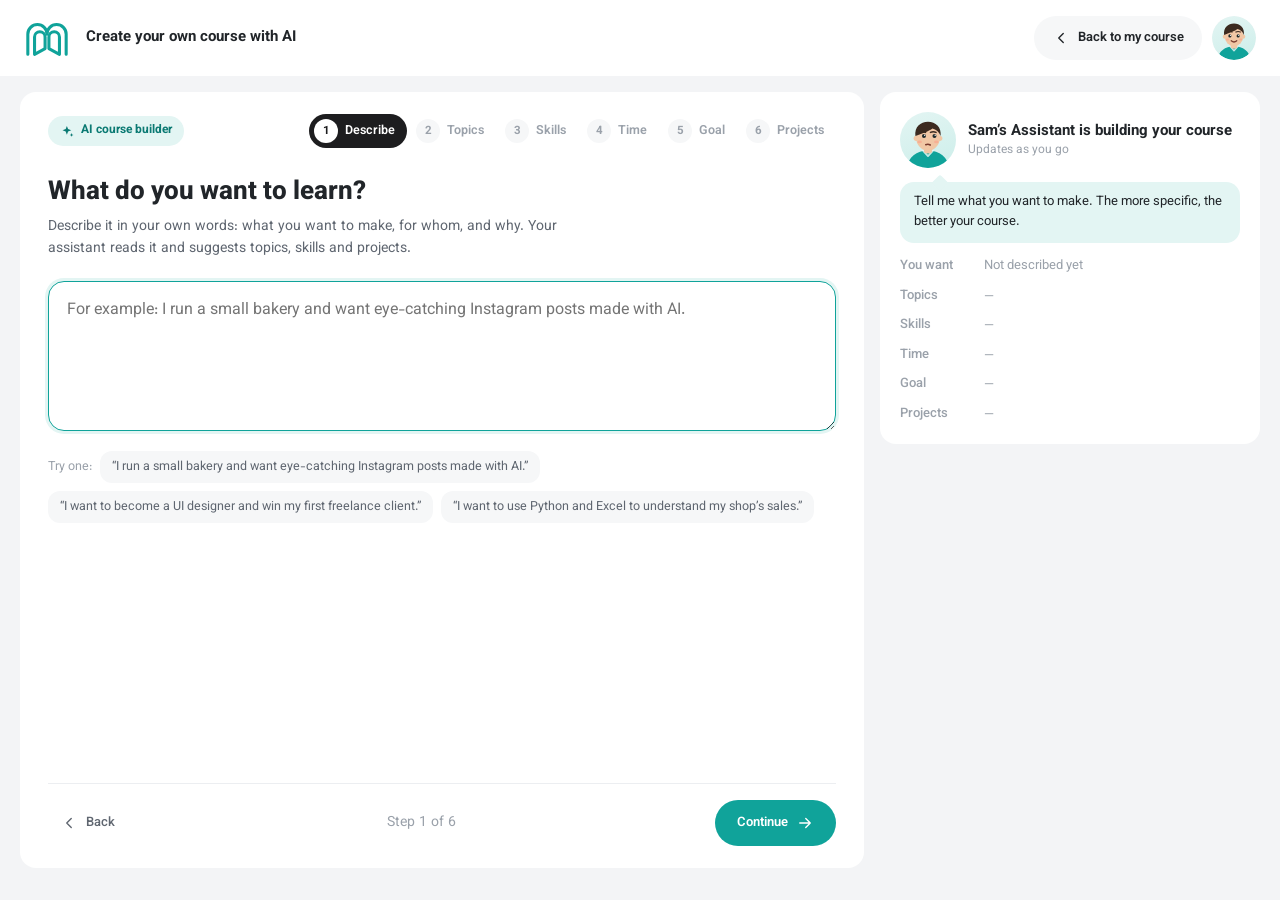
==== commit c8bc858a: "Switch to Python Fundamentals with chat quizzes and live coding exercises The course is now Python F" ====
--- a/create.html
+++ b/create.html
@@ -25,7 +25,7 @@
     </div>
     <div class="topbar__end">
       <a class="pill pill--soft" href="index.html"><span data-icon="chevronLeft"></span><span class="hide-xs">Back to my course</span></a>
-      <button class="icon-btn icon-btn--soft" type="button" aria-label="Account"><span data-icon="user"></span></button>
+      <button class="icon-btn icon-btn--soft avatar-btn" id="accountBtn" type="button" aria-label="Your profile"><span class="avatar" data-avatar></span></button>
     </div>
   </header>
 
@@ -46,6 +46,13 @@
     <aside class="card plan" id="plan" aria-label="Your course so far"></aside>
   </main>
 
+  <div class="modal" id="modal" hidden>
+    <div class="modal__backdrop" data-close></div>
+    <div class="modal__card" role="dialog" aria-modal="true" aria-labelledby="modalTitle">
+      <button class="icon-btn modal__close" type="button" aria-label="Close" data-close><span data-icon="close"></span></button>
+      <div id="modalBody"></div>
+    </div>
+  </div>
   <div class="toasts" id="toasts" aria-live="polite"></div>
 
   <script src="js/core.js"></script>
--- a/css/course.css
+++ b/css/course.css
@@ -244,51 +244,48 @@
 .bar--xp { flex: 1; height: 5px; }
 .bar--xp .bar__fill { background: linear-gradient(90deg, var(--gold), #ffcf5c); }
 
-/* Maki, the study buddy */
-.maki { display: inline-grid; flex: none; }
-.maki__svg { width: 100%; height: 100%; overflow: visible; }
-.maki--lg { position: relative; width: 56px; height: 56px; padding: 5px; border-radius: 50%; background: var(--brand-soft); }
-.maki--lg::after { content: ""; position: absolute; right: 1px; bottom: 3px; width: 11px; height: 11px; border-radius: 50%; background: #2ecc71; box-shadow: 0 0 0 2px var(--surface); }
-.maki--sm { width: 26px; height: 26px; }
-.m-ear { fill: var(--brand-600); }
-.m-body { fill: var(--brand); }
-.m-belly { fill: var(--brand-600); }
-.m-disc, .m-shine { fill: #fff; }
-.m-pupil { fill: #1f2a2b; }
-.m-arc path, .m-line path { fill: none; stroke: #1f2a2b; stroke-width: 2.6; stroke-linecap: round; }
-.m-beak { fill: #f5a524; }
-.m-cheek { fill: #ff8f7d; opacity: .5; }
-.m-zz { fill: none; stroke: var(--ink-3); stroke-width: 1.6; stroke-linecap: round; stroke-linejoin: round; }
-.m-arc, .m-line, .m-zz { display: none; }
-.m-open { transform-origin: 32px 34.5px; animation: maki-blink 5s infinite; }
-.m-pupils { transition: transform .3s ease; }
-.maki--sm .m-open { animation: none; }
-.maki[data-mood="think"] .m-pupils { transform: translate(1.8px, -2.4px); }
-.maki[data-mood="cheer"] .m-open, .maki[data-mood="sleepy"] .m-open { display: none; }
-.maki[data-mood="cheer"] .m-arc { display: inline; }
-.maki[data-mood="sleepy"] .m-line, .maki[data-mood="sleepy"] .m-zz { display: inline; }
-.maki[data-mood="cheer"] .maki__svg { animation: maki-hop .5s ease 2; }
-.maki[data-mood="sleepy"] .maki__svg { animation: maki-sway 3s ease-in-out infinite; transform-origin: 50% 90%; }
-@keyframes maki-blink { 0%, 93%, 100% { transform: scaleY(1); } 96% { transform: scaleY(.1); } }
-@keyframes maki-hop { 0%, 100% { transform: translateY(0); } 40% { transform: translateY(-4px); } }
-@keyframes maki-sway { 0%, 100% { transform: rotate(-4deg); } 50% { transform: rotate(4deg); } }
-
-/* One tip at a time, spoken by Maki */
-.tip {
-  position: relative; margin: 0 14px 10px; padding: 8px 34px 8px 12px;
-  border-radius: 14px; background: var(--brand-soft);
-  display: flex; flex-wrap: wrap; align-items: center; gap: 8px 10px;
-  font-size: 12px; line-height: 1.45; animation: rise .25s ease;
-}
-.tip::before { content: ""; position: absolute; top: -5px; left: 34px; width: 12px; height: 12px; background: inherit; border-radius: 2px; transform: rotate(45deg); }
-.tip p { flex: 1 1 140px; }
-.tip--flame { background: var(--flame-soft); }
-.tip--gold { background: var(--gold-soft); }
-.tip__btn { height: 26px; padding: 0 12px; border-radius: 999px; background: var(--solid); color: #fff; font-size: 12px; font-weight: 600; }
-.tip__btn:hover { background: #000; }
-.tip__x { position: absolute; top: 7px; right: 7px; width: 24px; height: 24px; border-radius: 50%; display: grid; place-items: center; color: var(--ink-3); }
-.tip__x:hover { background: rgba(0, 0, 0, .06); color: var(--ink); }
-.tip__x .ico { width: 14px; height: 14px; }
+/* The assistant: a 2D character of the learner */
+.avatar { display: inline-grid; flex: none; overflow: hidden; border-radius: 50%; }
+.avatar__svg { width: 100%; height: 100%; display: block; }
+.avatar--lg { width: 56px; height: 56px; background: linear-gradient(160deg, #e3f5f3, #cdeeea); }
+.avatar--sm { width: 28px; height: 28px; background: var(--brand-soft); }
+.avatar--xl { width: 112px; height: 112px; background: linear-gradient(160deg, #e3f5f3, #cdeeea); }
+.ai-head__who { position: relative; border-radius: 50%; flex: none; }
+.ai-head__who::after { content: ""; position: absolute; right: 1px; bottom: 3px; width: 11px; height: 11px; border-radius: 50%; background: #2ecc71; box-shadow: 0 0 0 2px var(--surface); }
+.ai-head__who:hover .avatar { box-shadow: 0 0 0 3px var(--brand-soft); }
+.a-arc, .a-line, .a-zz, .a-mouth { display: none; }
+.a-mouth--happy { display: inline; }
+.a-open { transform-origin: 32px 29px; animation: a-blink 5s infinite; }
+.a-pupils { transition: transform .3s ease; }
+.avatar--sm .a-open { animation: none; }
+[data-mood="think"] .a-pupils { transform: translate(1.4px, -1.6px); }
+[data-mood="think"] .a-mouth--happy, [data-mood="cheer"] .a-mouth--happy, [data-mood="sleepy"] .a-mouth--happy { display: none; }
+[data-mood="think"] .a-mouth--think { display: inline; }
+[data-mood="cheer"] .a-mouth--cheer { display: inline; }
+[data-mood="cheer"] .a-open, [data-mood="sleepy"] .a-open { display: none; }
+[data-mood="cheer"] .a-arc { display: inline; }
+[data-mood="sleepy"] .a-line, [data-mood="sleepy"] .a-zz, [data-mood="sleepy"] .a-mouth--sleepy { display: inline; }
+[data-mood="cheer"] .avatar__svg { animation: a-hop .5s ease 2; }
+[data-mood="sleepy"] .avatar__svg { animation: a-sway 3s ease-in-out infinite; transform-origin: 50% 90%; }
+@keyframes a-blink { 0%, 93%, 100% { transform: scaleY(1); } 96% { transform: scaleY(.1); } }
+@keyframes a-hop { 0%, 100% { transform: translateY(0); } 40% { transform: translateY(-3px); } }
+@keyframes a-sway { 0%, 100% { transform: rotate(-3deg); } 50% { transform: rotate(3deg); } }
+.avatar-btn { padding: 0; overflow: hidden; }
+.avatar-btn .avatar { width: 100%; height: 100%; background: linear-gradient(160deg, #e3f5f3, #cdeeea); }
+
+/* Quiz in progress, shown above the chat */
+.quiz-bar { display: flex; align-items: center; gap: 10px; margin: 0 14px 10px; padding: 8px 8px 8px 10px; border-radius: 12px; background: #efedfd; color: #4b3dbb; animation: rise .25s ease; }
+.quiz-bar__ic { width: 30px; height: 30px; border-radius: 9px; background: #fff; display: grid; place-items: center; flex: none; }
+.quiz-bar__ic .ico { width: 17px; height: 17px; }
+.quiz-bar__t { display: grid; line-height: 1.3; flex: 1; min-width: 0; font-size: 12px; }
+.quiz-bar__t b { font-size: 12.5px; white-space: nowrap; overflow: hidden; text-overflow: ellipsis; }
+.quiz-bar__dots { display: flex; gap: 4px; }
+.quiz-bar__dots i { width: 8px; height: 8px; border-radius: 50%; background: #d6d1fa; }
+.quiz-bar__dots i.is-done { background: #6a5ae0; }
+.quiz-bar__dots i.is-now { background: #fff; box-shadow: 0 0 0 2px #6a5ae0; }
+.quiz-bar__x { width: 28px; height: 28px; border-radius: 50%; display: grid; place-items: center; color: #6a5ae0; }
+.quiz-bar__x:hover { background: #fff; }
+.quiz-bar__x .ico { width: 14px; height: 14px; }
 
 /* Help circles beside the chat */
 .ai-body { flex: 1; min-height: 0; display: flex; border-top: 1px solid var(--line); }
@@ -317,11 +314,35 @@
 .msg__title .ico { width: 16px; height: 16px; }
 .msg__title--flame .ico { color: var(--flame); }
 .msg__title--brand .ico { color: var(--brand); }
+.msg__title--quiz { color: #4b3dbb; }
+.msg__title--quiz .ico { color: #6a5ae0; }
+.msg code { font-family: "JetBrains Mono", ui-monospace, SFMono-Regular, Menlo, monospace; font-size: .92em; padding: 1px 5px; border-radius: 5px; background: rgba(17, 24, 39, .07); }
+.msg pre { margin: 8px 0 4px; padding: 10px 12px; border-radius: 10px; background: #13201f; color: #d8f3ef; overflow-x: auto; font-size: 12px; line-height: 1.55; }
+.msg pre code { background: none; padding: 0; color: inherit; font-size: inherit; }
+.msg ol { margin: 6px 0 0; padding-left: 20px; display: grid; gap: 3px; }
+
+/* Motivation from the learner’s behaviour: its own colour, with suggested next steps */
+.msg--coach { background: linear-gradient(135deg, #fff4e8 0%, #ffeef3 100%); border-bottom-left-radius: 4px; box-shadow: inset 0 0 0 1px #ffe2cc; }
+.msg__label { display: flex; align-items: center; gap: 5px; font-size: 10.5px; font-weight: 700; letter-spacing: .06em; text-transform: uppercase; color: #c2560c; margin-bottom: 3px; }
+.msg__label .ico { width: 12px; height: 12px; color: var(--flame); }
+.msg__actions--rec button { background: #fff; color: #9a3f06; box-shadow: inset 0 0 0 1px #ffd2b0; }
+.msg__actions--rec button:hover { background: #fff1e4; }
+
+/* Chat quiz */
+.msg--question { background: #f3f1fe; box-shadow: inset 0 0 0 1px #e1dcfc; }
+.q-num { display: block; font-size: 10.5px; font-weight: 700; letter-spacing: .06em; text-transform: uppercase; color: #6a5ae0; margin-bottom: 2px; }
+.msg--question .msg__actions button { color: #4b3dbb; box-shadow: inset 0 0 0 1px #d6d1fa; }
+.msg--question .msg__actions button:hover { background: #fff; box-shadow: inset 0 0 0 1px #6a5ae0; }
+.quiz-result { display: flex; align-items: baseline; gap: 8px; padding: 8px 12px; margin-bottom: 6px; border-radius: 10px; }
+.quiz-result b { font-size: 22px; font-weight: 800; font-variant-numeric: tabular-nums; }
+.quiz-result span { font-size: 12px; font-weight: 600; }
+.quiz-result.is-pass { background: var(--brand-soft); color: var(--brand-ink); }
+.quiz-result.is-fail { background: var(--danger-soft); color: var(--danger); }
 .msg--user { background: var(--brand); color: #fff; border-bottom-right-radius: 4px; align-self: flex-end; }
 .msg ul { margin: 6px 0 0; padding-left: 18px; }
 .msg__actions { display: flex; flex-wrap: wrap; gap: 6px; margin-top: 8px; }
 .msg__actions button {
-  height: 30px; padding: 0 12px; border-radius: 999px; font-size: 12px; font-weight: 600;
+  min-height: 30px; padding: 5px 12px; border-radius: 15px; font-size: 12px; font-weight: 600; line-height: 1.35; text-align: left;
   background: var(--surface); color: var(--brand-ink); box-shadow: inset 0 0 0 1px #cdeae7;
 }
 .msg__actions button:hover { background: var(--brand-soft); }
@@ -415,54 +436,59 @@
 .item__status .ico { width: 13px; height: 13px; }
 .item__status .ico path { stroke-width: 3; }
 .item.is-done .item__status { background: var(--brand); border-color: var(--brand); }
+.item--quiz:not(.is-done) .item__status { border: 0; background: #efedfd; color: #6a5ae0; }
+.item--exercise:not(.is-done) .item__status { border: 0; background: #13201f; color: #7ee3da; }
+.item--quiz:not(.is-done) .item__status .ico path, .item--exercise:not(.is-done) .item__status .ico path { stroke-width: 2.2; }
 .item__title { display: block; font-size: 13.5px; font-weight: 600; line-height: 1.55; }
 .item__meta { display: flex; align-items: center; gap: 6px; margin-top: 4px; font-size: 12px; color: var(--ink-3); }
 .item__meta .dot { width: 3px; height: 3px; border-radius: 50%; background: var(--ink-3); }
 .tag { display: inline-flex; align-items: center; gap: 4px; height: 22px; padding: 0 8px; border-radius: 999px; font-size: 11px; font-weight: 700; }
 .tag .ico { width: 12px; height: 12px; }
 .tag--ai { background: var(--brand-soft); color: var(--brand-ink); }
-.tag--exam { background: var(--gold-soft); color: #9a6200; }
+.tag--quiz { background: #efedfd; color: #5b4bd6; }
+.tag--code { background: #13201f; color: #7ee3da; }
 .tag--project { background: #efedfd; color: #5b4bd6; }
 .item__src { display: flex; align-items: center; gap: 5px; margin-top: 4px; font-size: 11.5px; color: var(--ink-3); }
 .item__src .ico { width: 13px; height: 13px; }
 .tag--score { background: var(--surface-2); color: var(--ink-2); }
 
-/* On-site unlock card */
-.onsite { background: var(--surface); border-radius: var(--radius); overflow: hidden; border: 1.5px dashed #b9e2de; }
+/* On-site bootcamp: compact */
+.onsite { background: var(--surface); border-radius: var(--radius); padding: 14px; display: grid; gap: 12px; border: 1.5px dashed #b9e2de; }
 .onsite.is-unlocked { border: 1.5px solid var(--brand); }
-.onsite__banner {
-  position: relative; padding: 18px 18px 16px;
-  background: linear-gradient(135deg, #0e8f87 0%, #10a39a 55%, #46c3b8 100%); color: #fff;
-}
-.onsite__banner::after {
-  content: ""; position: absolute; right: -24px; top: -24px; width: 120px; height: 120px; border-radius: 50%;
-  border: 18px solid rgba(255, 255, 255, .08);
-}
-.onsite__eyebrow { display: inline-flex; align-items: center; gap: 6px; height: 26px; padding: 0 10px; border-radius: 999px; background: rgba(255, 255, 255, .18); font-size: 11.5px; font-weight: 700; }
-.onsite__eyebrow .ico { width: 14px; height: 14px; }
-.onsite__title { font-size: 16px; font-weight: 800; line-height: 1.45; margin-top: 10px; text-wrap: balance; }
-.onsite__facts { display: grid; gap: 4px; margin-top: 10px; font-size: 12px; opacity: .95; }
-.onsite__facts span { display: flex; align-items: center; gap: 6px; }
-.onsite__facts .ico { width: 14px; height: 14px; }
-.onsite__body { padding: 16px 18px 18px; display: grid; gap: 14px; }
-.price { display: flex; align-items: center; flex-wrap: wrap; gap: 4px 10px; }
-.price__old { color: var(--ink-3); text-decoration: line-through; font-size: 13px; }
-.price__new { font-size: 19px; font-weight: 800; font-variant-numeric: tabular-nums; }
-.price__new small { font-size: 12px; font-weight: 600; color: var(--ink-2); }
-.price__off { height: 24px; padding: 0 8px; border-radius: 6px; background: var(--danger); color: #fff; font-size: 11.5px; font-weight: 800; display: inline-grid; place-items: center; }
-.price__note { width: 100%; font-size: 11.5px; color: var(--ink-3); }
-.reqs { display: grid; gap: 10px; list-style: none; margin: 0; padding: 0; }
-.req { display: grid; grid-template-columns: 22px 1fr auto; gap: 10px; align-items: center; font-size: 12.5px; }
-.req .tick { width: 22px; height: 22px; border-radius: 50%; border: 2px solid var(--line-2); display: grid; place-items: center; color: #fff; }
-.req .tick .ico { width: 13px; height: 13px; }
-.req .tick .ico path { stroke-width: 3; }
-.req.is-done .tick { background: var(--brand); border-color: var(--brand); }
-.req__count { font-size: 12px; color: var(--ink-3); font-variant-numeric: tabular-nums; font-weight: 600; }
-.req.is-done .req__count { color: var(--brand-ink); }
-.req__bar { grid-column: 2 / 4; height: 4px; border-radius: 4px; background: var(--line); overflow: hidden; margin-top: -4px; }
-.req__bar i { display: block; height: 100%; background: var(--brand); border-radius: 4px; }
-.onsite .pill { width: 100%; justify-content: center; height: 46px; }
-.onsite__hint { font-size: 11.5px; color: var(--ink-3); text-align: center; margin-top: -6px; }
+.onsite__top { display: grid; grid-template-columns: 34px minmax(0, 1fr) auto; gap: 10px; align-items: center; }
+.onsite__lock { width: 34px; height: 34px; border-radius: 10px; display: grid; place-items: center; background: var(--brand-soft); color: var(--brand-ink); }
+.onsite.is-unlocked .onsite__lock { background: var(--brand); color: #fff; }
+.onsite__lock .ico { width: 17px; height: 17px; }
+.onsite__name { display: grid; line-height: 1.35; min-width: 0; }
+.onsite__name > b { font-size: 13.5px; }
+.onsite__name > span { font-size: 11.5px; color: var(--ink-3); }
+.onsite__cost { display: grid; justify-items: end; line-height: 1.35; font-variant-numeric: tabular-nums; }
+.onsite__cost > b { font-size: 13px; }
+.onsite__cost > span { font-size: 11px; color: var(--ink-3); white-space: nowrap; }
+.onsite__off { color: var(--danger); font-weight: 700; }
+.onsite__reqs { list-style: none; margin: 0; padding: 0; display: grid; grid-template-columns: repeat(3, minmax(0, 1fr)); gap: 6px; }
+.onsite__reqs li { display: grid; justify-items: center; gap: 1px; padding: 8px 4px; border-radius: 10px; background: var(--surface-2); text-align: center; }
+.onsite__reqs .ico { width: 15px; height: 15px; color: var(--ink-3); }
+.onsite__reqs b { font-size: 15px; font-weight: 800; font-variant-numeric: tabular-nums; }
+.onsite__reqs span { font-size: 10.5px; color: var(--ink-3); line-height: 1.25; }
+.onsite__reqs li.is-done { background: var(--brand-soft); }
+.onsite__reqs li.is-done .ico, .onsite__reqs li.is-done b { color: var(--brand-ink); }
+.onsite .pill { width: 100%; justify-content: center; height: 38px; font-size: 12px; }
+.onsite .pill--soft:disabled { color: var(--ink-3); }
+
+/* Profile: edit your character */
+.pf { display: grid; grid-template-columns: 150px minmax(0, 1fr); gap: 20px; margin-top: 16px; }
+.pf-preview { display: grid; justify-items: center; align-content: start; gap: 8px; text-align: center; font-size: 13px; }
+.pf-fields { display: grid; gap: 12px; }
+.pf-label { font-size: 12px; font-weight: 600; color: var(--ink-2); }
+.pf-input { height: 42px; padding: 0 14px; border-radius: 12px; border: 1.5px solid var(--line-2); font-size: 14px; margin-top: -6px; }
+.pf-input:focus { outline: none; border-color: var(--brand); box-shadow: 0 0 0 3px var(--brand-soft); }
+.pf-row { display: grid; gap: 6px; }
+.pf-swatches { display: flex; flex-wrap: wrap; gap: 8px; }
+.pf-swatch { width: 30px; height: 30px; border-radius: 50%; background: var(--c); box-shadow: inset 0 0 0 1px rgba(0, 0, 0, .1); }
+.pf-swatch.is-on, .pf-style.is-on { box-shadow: 0 0 0 2px var(--surface), 0 0 0 4px var(--brand); }
+.pf-style { width: 44px; height: 44px; border-radius: 50%; }
+.pf-style .avatar { width: 44px; height: 44px; background: var(--surface-2); }
 
 /* ---------- Modal ---------- */
 .modal { position: fixed; inset: 0; z-index: 60; display: grid; place-items: center; padding: 20px; }
@@ -565,6 +591,7 @@
   .streak-goal .mini-bar { width: 56px; }
   .ai-slot { height: 560px; }
   .ai-rail { width: 62px; }
+  .pf { grid-template-columns: 1fr; }
   .modal__card { padding: 22px 18px; }
   .info-grid { grid-template-columns: 1fr; }
 }
--- a/css/create.css
+++ b/css/create.css
@@ -112,7 +112,6 @@
 
 /* Building animation */
 .building { display: grid; justify-items: center; gap: 18px; padding: 40px 0; text-align: center; }
-.maki--xl { width: 104px; height: 104px; padding: 10px; border-radius: 50%; background: var(--brand-soft); }
 .build-steps { list-style: none; margin: 0; padding: 0; display: grid; gap: 10px; text-align: left; }
 .build-steps li { display: flex; align-items: center; gap: 10px; color: var(--ink-3); transition: color .3s; }
 .build-steps .ico { width: 20px; height: 20px; padding: 3px; border-radius: 50%; background: var(--line); color: var(--surface); transition: background .3s; }
@@ -133,7 +132,8 @@
 .r-item { display: grid; grid-template-columns: 30px minmax(0, 1fr) auto; gap: 12px; align-items: center; padding: 10px 12px 10px 16px; border-top: 1px solid var(--line); }
 .r-item__ic { width: 30px; height: 30px; border-radius: 50%; display: grid; place-items: center; background: var(--surface-2); color: var(--ink-2); }
 .r-item__ic .ico { width: 14px; height: 14px; }
-.r-item--ex .r-item__ic { background: var(--brand-soft); color: var(--brand-ink); }
+.r-item--ex .r-item__ic { background: #13201f; color: #7ee3da; }
+.r-item--quiz .r-item__ic { background: #efedfd; color: #6a5ae0; }
 .r-item--project .r-item__ic { background: #efedfd; color: #5b4bd6; }
 .r-item__body { display: grid; min-width: 0; }
 .r-item__title { font-weight: 600; font-size: 13.5px; }
